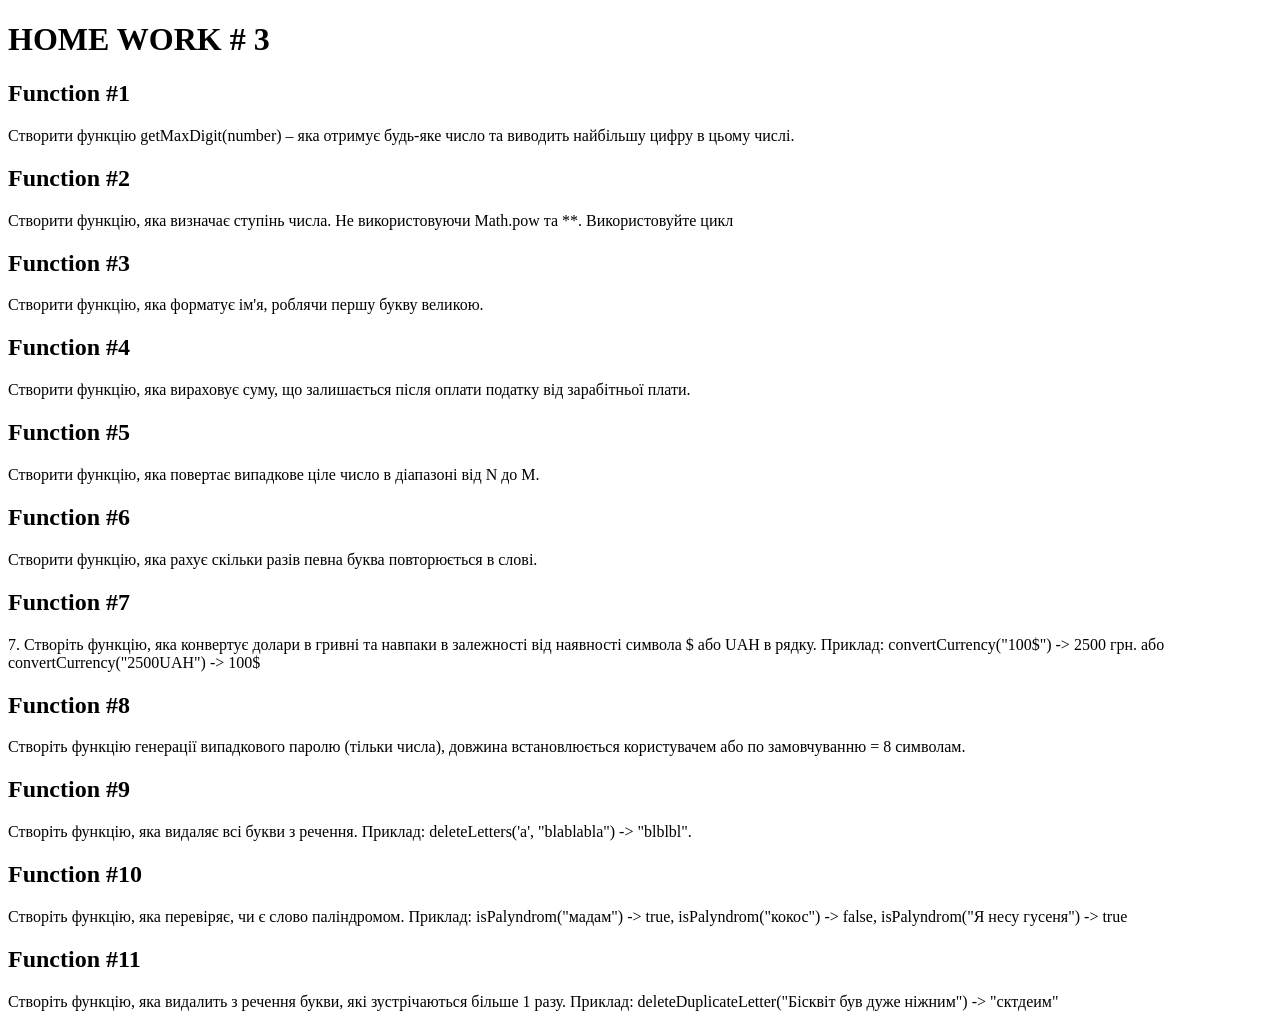
==== home3/home3.html @ bf4ac3f8 "new" ====
<!DOCTYPE html>
<html lang="en">
  <head>
    <meta charset="UTF-8" />
    <meta http-equiv="X-UA-Compatible" content="IE=edge" />
    <meta name="viewport" content="width=device-width, initial-scale=1.0" />
    <title>Document</title>
    <link rel="stylesheet" href="C:\My program\CURSOR\Cursor-homework-Nat\home3\home3.css" />
  </head>
  <body>
    
    
    <h1>HOME WORK # 3</h1>

    <div class="container">
      <div class="features">
        <div class="features__item">
            <div>
        <h2>Function #1</h2>
        <p>
          Створити функцію getMaxDigit(number) – яка отримує будь-яке число та
          виводить найбільшу цифру в цьому числі.
        </p>
        <p id="result1"></p>
      </div>
    </div>

    <div class="features__item">
      <div>
        <h2>Function #2</h2>
        <p>
          Створити функцію, яка визначає ступінь числа. Не використовуючи
          Math.pow та **. Використовуйте цикл
        </p>
        <p id="result2"></p>
      </div>
    </div>

    <div class="features__item">
      <div>
        <h2>Function #3</h2>
        <p>Створити функцію, яка форматує ім'я, роблячи першу букву великою.</p>
        <p id="result3"></p>
        <p id="result31"></p>
      </div>
    </div>

    <div class="features__item">
      <div>
        <h2>Function #4</h2>
        <p>Створити функцію, яка вираховує суму, що залишається після оплати податку від зарабітньої плати.</p>
        <p id="result4"></p>
      </div>
      </div>

      <div class="features__item">
      <div>
        <h2>Function #5</h2>
        <p>Створити функцію, яка повертає випадкове ціле число в діапазоні від N до M.</p>
        <p id="result5"></p>
      </div>
      </div>

      <div class="features__item">
      <div>
        <h2>Function #6</h2>
        <p>Створити функцію, яка рахує скільки разів певна буква повторюється в слові.</p>
        <p id="result6"></p>
         </div>
        </div>

        <div class="features__item">
          <div>
           <h2>Function #7</h2>
           <p>7. Створіть функцію, яка конвертує долари в гривні та навпаки в залежності від наявності символа $ або UAH в рядку. Приклад: convertCurrency("100$") -> 2500 грн. або convertCurrency("2500UAH") -> 100$</p>
           <p id="result7"></p>
           <p id="result71"></p>
           </div>
           </div>

        <div class="features__item">
         <div>
          <h2>Function #8</h2>
          <p>Створіть функцію генерації випадкового паролю (тільки числа), довжина встановлюється користувачем або по замовчуванню = 8 символам.</p>
          <p id="result8"></p>
          <p id="result81"></p>
           </div>
          </div>
  
          <div class="features__item">
           <div>
            <h2>Function #9</h2>
            <p>Створіть функцію, яка видаляє всі букви з речення. Приклад: deleteLetters('a', "blablabla") -> "blblbl".</p>
            <p id="result9"></p>
             </div>
            </div>

            <div class="last">
            <div class="features__item">
             <div>
              <h2>Function #10</h2>
              <p>Створіть функцію, яка перевіряє, чи є слово паліндромом. Приклад: isPalyndrom("мадам") -> true, isPalyndrom("кокос") -> false, isPalyndrom("Я несу гусеня") -> true</p>
              <p id="result10"></p>
              <p id="result101"></p>
               </div>
              </div>

              <div class="features__item">
               <div>
                <h2>Function #11</h2>
                <p>Створіть функцію, яка видалить з речення букви, які зустрічаються більше 1 разу. Приклад: deleteDuplicateLetter("Бісквіт був дуже ніжним") -> "сктдеим"</p>
                <p id="result11"></p>
                 </div>
                </div>
              </div>
    </div>
    </div>
    <script src="C:\My program\CURSOR\Cursor-homework-Nat\home3\home3.js"></script>
</body>
</html>
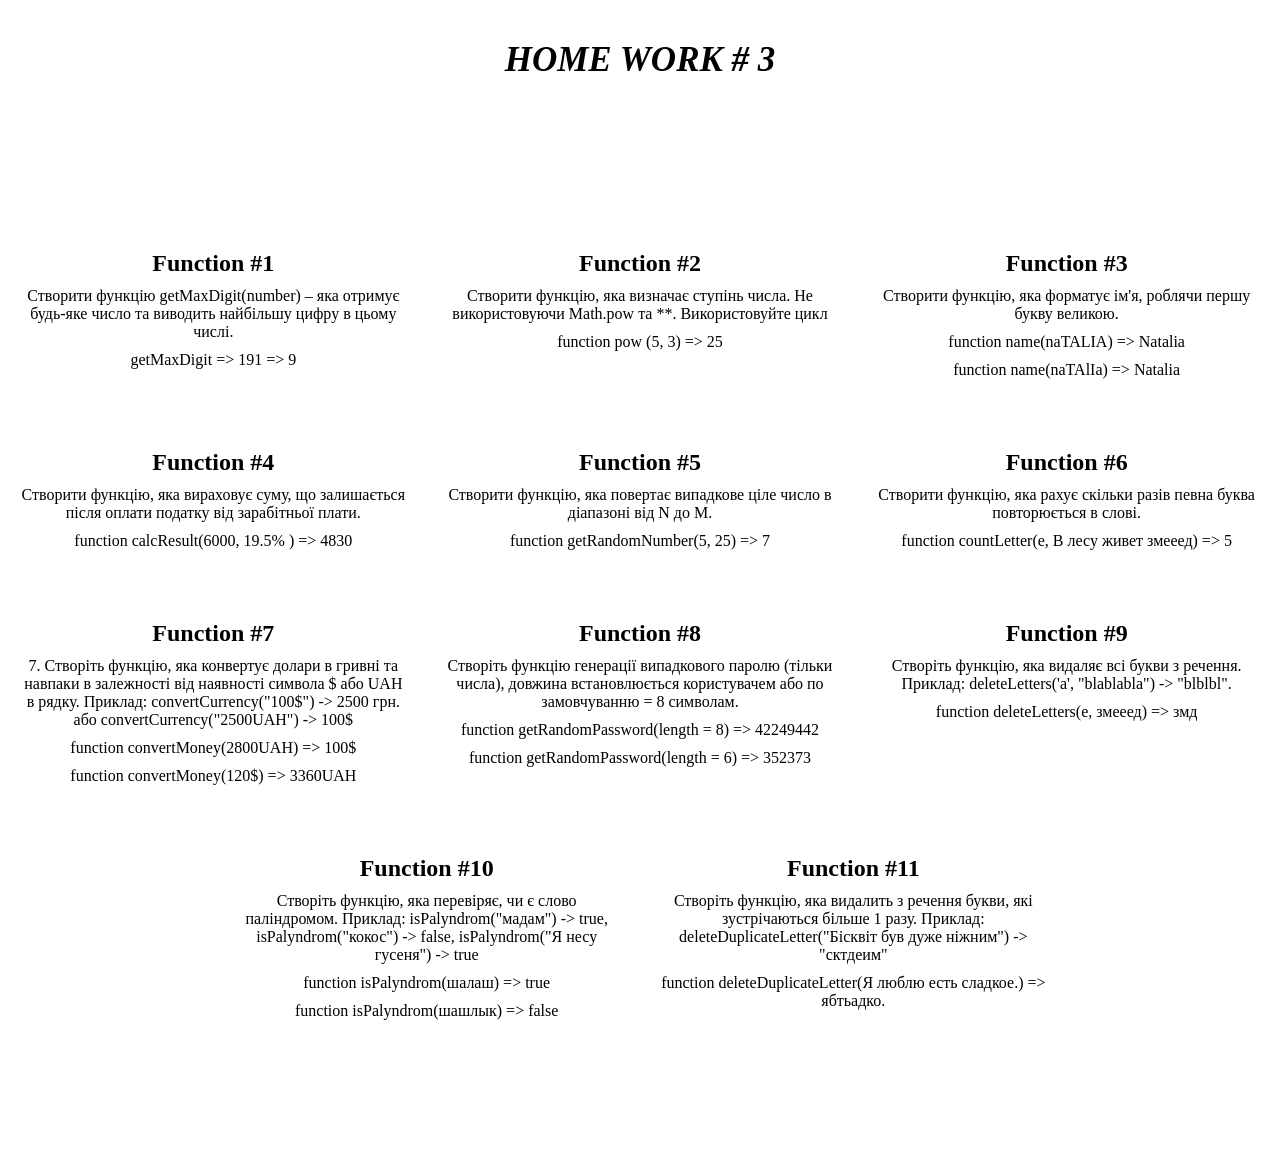
==== commit 8edfb9e1: "new" ====
--- a/home3/home3.html
+++ b/home3/home3.html
@@ -5,7 +5,7 @@
     <meta http-equiv="X-UA-Compatible" content="IE=edge" />
     <meta name="viewport" content="width=device-width, initial-scale=1.0" />
     <title>Document</title>
-    <link rel="stylesheet" href="C:\My program\CURSOR\Cursor-homework-Nat\home3\home3.css" />
+    <link rel="stylesheet" href="home3.css" />
   </head>
   <body>
     
@@ -115,6 +115,6 @@
               </div>
     </div>
     </div>
-    <script src="C:\My program\CURSOR\Cursor-homework-Nat\home3\home3.js"></script>
+    <script src="home3.js"></script>
 </body>
 </html>
--- a/home3/home3.css
+++ b/home3/home3.css
@@ -0,0 +1,77 @@
+
+body {
+    margin: 0;
+    font-size: 16px;
+    background-color: #FFFFFF;
+
+}
+*, 
+*::before,
+*::after { 
+    box-sizing: border-box;
+}
+h1, h2, h3, h4, h5, h6{
+    margin: 0;
+}
+p { 
+    margin: 0 0 10px;
+}
+
+h1 {
+    display: flex;
+    justify-content: center;
+    font-weight: bold;
+font-style: italic;
+font-size: 35px;
+padding: 40px 0;
+}
+.container{
+    width: 100%;
+    max-width: 1300px;
+    margin: 0 auto;
+}
+
+.features{
+    display: flex;
+    flex-wrap: wrap;
+    margin: 95px 0;
+    
+}
+.features__item{
+    width: 33.33333%;
+    text-align: center;
+    padding: 0 20px;
+    margin: 25px 0;
+}
+
+h2 {
+    padding: 10px;
+}
+
+
+#result3 {
+    padding: 0;
+}
+#result31 {
+    padding: 0;
+}
+
+#result7 {
+    padding: 0;
+}
+#result71 {
+    padding: 0;
+}
+
+#result9 {
+    padding: 0;
+}
+#result91 {
+    padding: 0;
+}
+
+.last {
+    display: flex;
+    align-content: center;
+    justify-content: center;
+}
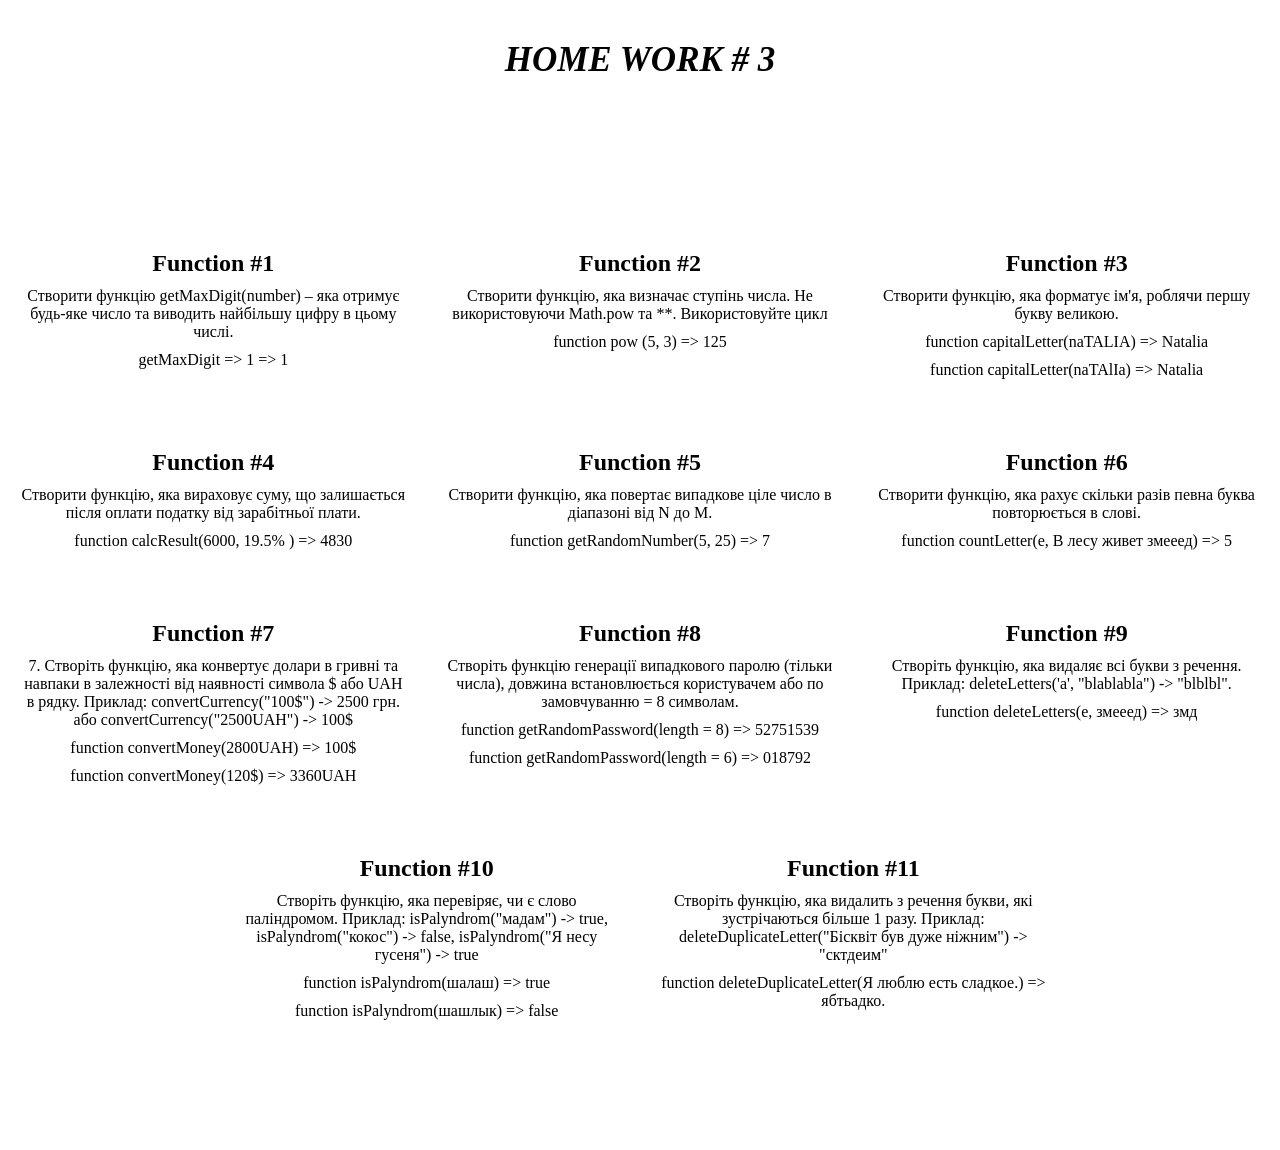
==== commit 668b9ddc: "refactoring" ====
--- a/home3/home3.html
+++ b/home3/home3.html
@@ -40,8 +40,8 @@
       <div>
         <h2>Function #3</h2>
         <p>Створити функцію, яка форматує ім'я, роблячи першу букву великою.</p>
-        <p id="result3"></p>
-        <p id="result31"></p>
+        <p class="pading"  id="result3"></p>
+        <p class="pading"  id="result31"></p>
       </div>
     </div>
 
@@ -73,8 +73,8 @@
           <div>
            <h2>Function #7</h2>
            <p>7. Створіть функцію, яка конвертує долари в гривні та навпаки в залежності від наявності символа $ або UAH в рядку. Приклад: convertCurrency("100$") -> 2500 грн. або convertCurrency("2500UAH") -> 100$</p>
-           <p id="result7"></p>
-           <p id="result71"></p>
+           <p class="pading"  id="result7"></p>
+           <p class="pading" id="result71"></p>
            </div>
            </div>
 
@@ -91,7 +91,7 @@
            <div>
             <h2>Function #9</h2>
             <p>Створіть функцію, яка видаляє всі букви з речення. Приклад: deleteLetters('a', "blablabla") -> "blblbl".</p>
-            <p id="result9"></p>
+            <p class="pading"  id="result9"></p>
              </div>
             </div>
 
--- a/home3/home3.css
+++ b/home3/home3.css
@@ -49,26 +49,10 @@
 }
 
 
-#result3 {
-    padding: 0;
-}
-#result31 {
+.pading  {
     padding: 0;
 }
 
-#result7 {
-    padding: 0;
-}
-#result71 {
-    padding: 0;
-}
-
-#result9 {
-    padding: 0;
-}
-#result91 {
-    padding: 0;
-}
 
 .last {
     display: flex;
